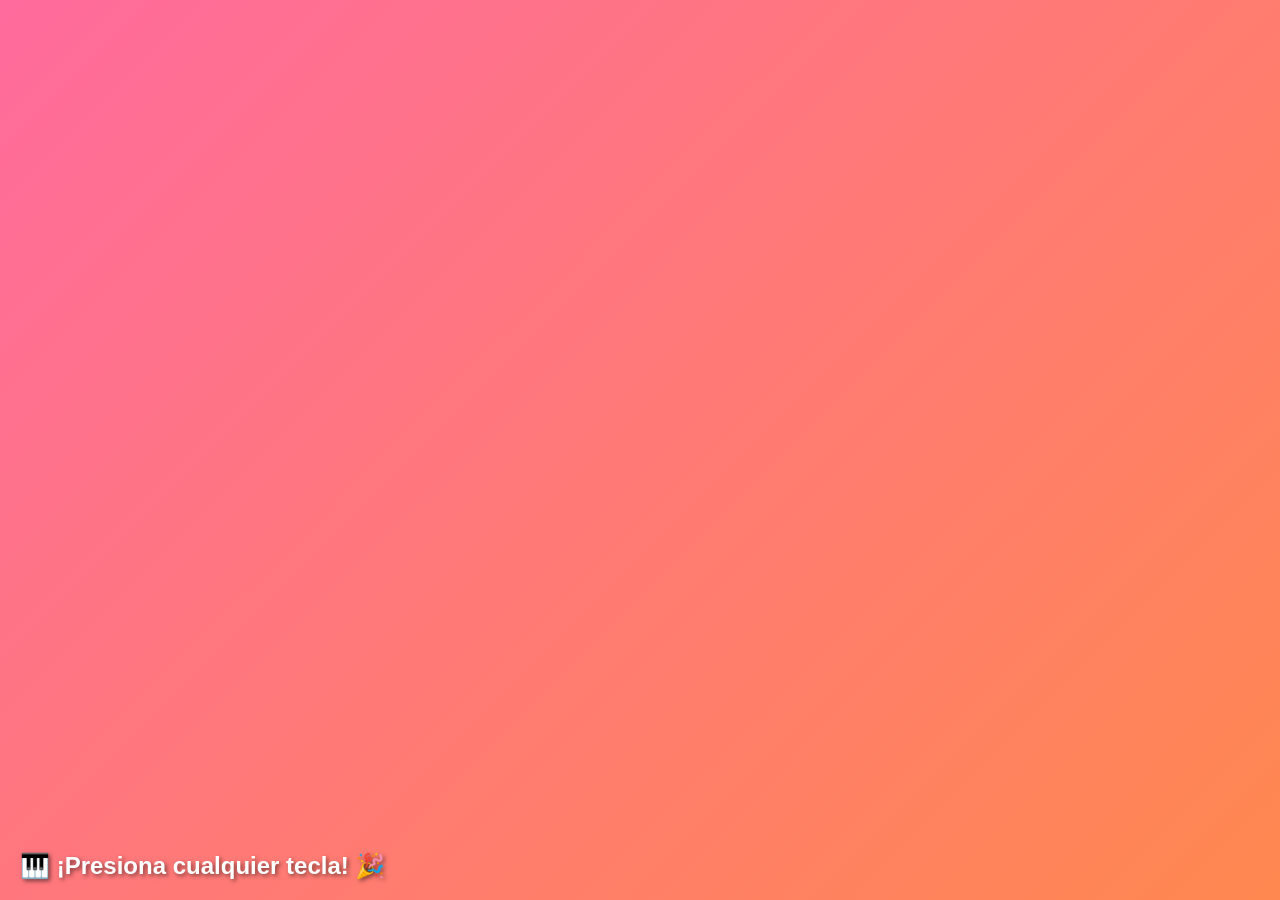
==== index.html @ 41f92f74 "INICIAL" ====
<!DOCTYPE html>
<html lang="es">
<head>
    <meta charset="UTF-8">
    <meta name="viewport" content="width=device-width, initial-scale=1.0">
    <title>Teclado Divertido para Bebés 👶✨</title>
    <style>
        * {
            margin: 0;
            padding: 0;
            box-sizing: border-box;
        }

        body {
            width: 100%;
            height: 100vh;
            overflow: hidden;
            background: linear-gradient(135deg, #ff6b9d 0%, #ffa502 50%, #26e0da 100%);
            background-size: 400% 400%;
            animation: gradientShift 8s ease infinite;
            font-family: 'Arial', sans-serif;
            display: flex;
            justify-content: center;
            align-items: center;
        }

        @keyframes gradientShift {
            0% { background-position: 0% 50%; }
            50% { background-position: 100% 50%; }
            100% { background-position: 0% 50%; }
        }

        .container {
            position: absolute;
            width: 100%;
            height: 100%;
            display: flex;
            justify-content: center;
            align-items: center;
            pointer-events: none;
        }

        .emoji {
            position: fixed;
            font-size: 80px;
            display: flex;
            justify-content: center;
            align-items: center;
            pointer-events: none;
            animation: float-down 3s ease-in forwards;
            filter: drop-shadow(0 5px 15px rgba(0, 0, 0, 0.3));
        }

        @keyframes float-down {
            0% {
                opacity: 1;
                transform: translateY(-100px) scale(1) rotate(0deg);
            }
            50% {
                opacity: 1;
                transform: translateY(50vh) scale(1.1) rotate(15deg);
            }
            100% {
                opacity: 0;
                transform: translateY(100vh) scale(0.8) rotate(45deg);
            }
        }

        .bounce {
            animation: bounce-up 2s cubic-bezier(0.68, -0.55, 0.265, 1.55) forwards;
        }

        @keyframes bounce-up {
            0% {
                opacity: 1;
                transform: translateY(0) scale(1);
            }
            50% {
                transform: scale(1.2);
            }
            100% {
                opacity: 0;
                transform: translateY(-200px) scale(0.5);
            }
        }

        .spin {
            animation: spin-around 2s ease-out forwards;
        }

        @keyframes spin-around {
            0% {
                opacity: 1;
                transform: scale(1) rotateZ(0deg);
            }
            100% {
                opacity: 0;
                transform: scale(0) rotateZ(720deg);
            }
        }

        .info-text {
            position: fixed;
            bottom: 20px;
            left: 20px;
            color: white;
            font-size: 24px;
            text-shadow: 2px 2px 4px rgba(0, 0, 0, 0.5);
            font-weight: bold;
            z-index: 100;
        }

        .pulse-ring {
            position: fixed;
            border: 3px solid rgba(255, 255, 255, 0.8);
            border-radius: 50%;
            animation: pulse 1.5s ease-out forwards;
            pointer-events: none;
        }

        @keyframes pulse {
            0% {
                width: 50px;
                height: 50px;
                opacity: 1;
            }
            100% {
                width: 200px;
                height: 200px;
                opacity: 0;
            }
        }

        /* Estilos para sonido visual */
        .sound-wave {
            position: fixed;
            width: 30px;
            height: 30px;
            border: 2px solid white;
            border-radius: 50%;
            animation: sound-pulse 0.8s ease-out forwards;
            pointer-events: none;
        }

        @keyframes sound-pulse {
            0% {
                transform: scale(1);
                opacity: 1;
            }
            100% {
                transform: scale(2.5);
                opacity: 0;
            }
        }
    </style>
</head>
<body>
    <div class="container" id="container"></div>
    <div class="info-text">🎹 ¡Presiona cualquier tecla! 🎉</div>

    <script>
        // Array de frutas y emojis divertidos para bebés
        const emojis = [
            '🍎', '🍊', '🍋', '🍌', '🍉', '🍓', '🍑', '🍒', '🍍', '🍈', '🍐', '🥝',
            '😊', '😄', '😍', '🤩', '😆', '😂', '🎉', '⭐', '🌟', '💫', '✨', '🎈',
            '🦋', '🐝', '🐞', '🌸', '🌼', '🌻', '🌺', '🌻', '🎪', '🎨', '🎭', '🎯',
            '❤️', '💛', '💚', '💙', '💜', '🧡', '🤍', '🖤', '💕', '💗', '💓', '💞',
            '🚀', '🛸', '🌙', '☀️', '🌈', '⛅', '🌤️', '⛈️'
        ];

        // Array de animaciones disponibles
        const animations = ['float-down', 'bounce-up', 'spin-around'];

        // Función para reproducir un sonido simple (usando Web Audio API)
        function playSound() {
            try {
                const audioContext = new (window.AudioContext || window.webkitAudioContext)();
                const oscillator = audioContext.createOscillator();
                const gainNode = audioContext.createGain();

                oscillator.connect(gainNode);
                gainNode.connect(audioContext.destination);

                // Frecuencia aleatoria para un sonido diferentes
                const frequency = 200 + Math.random() * 600;
                oscillator.frequency.value = frequency;
                oscillator.type = 'sine';

                gainNode.gain.setValueAtTime(0.3, audioContext.currentTime);
                gainNode.gain.exponentialRampToValueAtTime(0.01, audioContext.currentTime + 0.2);

                oscillator.start(audioContext.currentTime);
                oscillator.stop(audioContext.currentTime + 0.2);
            } catch (e) {
                // Si no se puede reproducir sonido, simplemente continúa
            }
        }

        // Función para crear un pulso visual
        function createPulseRing(x, y) {
            const ring = document.createElement('div');
            ring.className = 'pulse-ring';
            ring.style.left = (x - 25) + 'px';
            ring.style.top = (y - 25) + 'px';
            document.body.appendChild(ring);
            
            setTimeout(() => ring.remove(), 1500);
        }

        // Función para crear emojis aleatorios
        function createEmoji(x, y) {
            const emoji = document.createElement('div');
            const randomEmoji = emojis[Math.floor(Math.random() * emojis.length)];
            const randomAnimation = animations[Math.floor(Math.random() * animations.length)];

            emoji.textContent = randomEmoji;
            emoji.className = 'emoji ' + randomAnimation;
            emoji.style.left = x + 'px';
            emoji.style.top = y + 'px';

            // Añadir variación de posición
            const offsetX = (Math.random() - 0.5) * 200;
            const offsetY = (Math.random() - 0.5) * 200;
            emoji.style.setProperty('--offsetX', offsetX + 'px');
            emoji.style.setProperty('--offsetY', offsetY + 'px');

            document.body.appendChild(emoji);

            // Eliminar elemento después de que termine la animación
            setTimeout(() => emoji.remove(), 3000);
        }

        // Evento para detectar presión de teclas
        document.addEventListener('keydown', (event) => {
            // Obtener posición aleatoria
            const x = Math.random() * (window.innerWidth - 100);
            const y = Math.random() * (window.innerHeight - 150);

            // Crear múltiples emojis para más diversión
            for (let i = 0; i < 3; i++) {
                setTimeout(() => {
                    createEmoji(x + (Math.random() - 0.5) * 150, y + (Math.random() - 0.5) * 150);
                }, i * 100);
            }

            // Crear pulso visual
            createPulseRing(x, y);

            // Reproducir sonido
            playSound();

            // Efecto visual adicional
            document.body.style.animation = 'none';
            setTimeout(() => {
                document.body.style.animation = 'gradientShift 8s ease infinite';
            }, 10);
        });

        // También detectar clics del ratón para bebés con pantalla táctil
        document.addEventListener('click', (event) => {
            const x = event.clientX;
            const y = event.clientY;

            for (let i = 0; i < 5; i++) {
                setTimeout(() => {
                    createEmoji(x + (Math.random() - 0.5) * 200, y + (Math.random() - 0.5) * 200);
                }, i * 80);
            }

            createPulseRing(x, y);
            playSound();
        });

        // Evento táctil para dispositivos móviles
        document.addEventListener('touchstart', (event) => {
            const touch = event.touches[0];
            const x = touch.clientX;
            const y = touch.clientY;

            for (let i = 0; i < 5; i++) {
                setTimeout(() => {
                    createEmoji(x + (Math.random() - 0.5) * 200, y + (Math.random() - 0.5) * 200);
                }, i * 80);
            }

            createPulseRing(x, y);
            playSound();
        });

        // Prevenir comportamiento por defecto en teclas especiales
        document.addEventListener('keydown', (event) => {
            // Teclas de navegación y espaciador
            if (['ArrowUp', 'ArrowDown', 'ArrowLeft', 'ArrowRight', ' '].includes(event.code)) {
                event.preventDefault();
            }
            // Tecla Windows/Meta (izquierda y derecha)
            if (['MetaLeft', 'MetaRight'].includes(event.code)) {
                event.preventDefault();
            }
            // Tecla Alt
            if (event.code === 'AltLeft' || event.code === 'AltRight') {
                event.preventDefault();
            }
            // Ctrl+Alt para evitar combinaciones del sistema
            if (event.ctrlKey && (event.code === 'AltLeft' || event.code === 'AltRight')) {
                event.preventDefault();
            }
            // Alt+Tab (no se puede prevenir completamente en todos los navegadores)
            if (event.altKey && event.code === 'Tab') {
                event.preventDefault();
            }
        });

        // Deshabilitar menú contextual (clic derecho)
        document.addEventListener('contextmenu', (event) => {
            event.preventDefault();
        });

        // Deshabilitar algunas combinaciones de teclas del navegador
        document.addEventListener('keydown', (event) => {
            // F5 (Recargar)
            if (event.code === 'F5') {
                event.preventDefault();
            }
            // F12 (Herramientas de desarrollo)
            if (event.code === 'F12') {
                event.preventDefault();
            }
            // Ctrl+R (Recargar)
            if (event.ctrlKey && event.code === 'KeyR') {
                event.preventDefault();
            }
            // Ctrl+W (Cerrar pestaña)
            if (event.ctrlKey && event.code === 'KeyW') {
                event.preventDefault();
            }
            // Ctrl+T (Nueva pestaña)
            if (event.ctrlKey && event.code === 'KeyT') {
                event.preventDefault();
            }
            // Ctrl+Shift+I (Herramientas de desarrollo)
            if (event.ctrlKey && event.shiftKey && event.code === 'KeyI') {
                event.preventDefault();
            }
            // Ctrl+Shift+J (Consola)
            if (event.ctrlKey && event.shiftKey && event.code === 'KeyJ') {
                event.preventDefault();
            }
            // Ctrl+Shift+K (Herramientas de desarrollo)
            if (event.ctrlKey && event.shiftKey && event.code === 'KeyK') {
                event.preventDefault();
            }
        });
    </script>
</body>
</html>
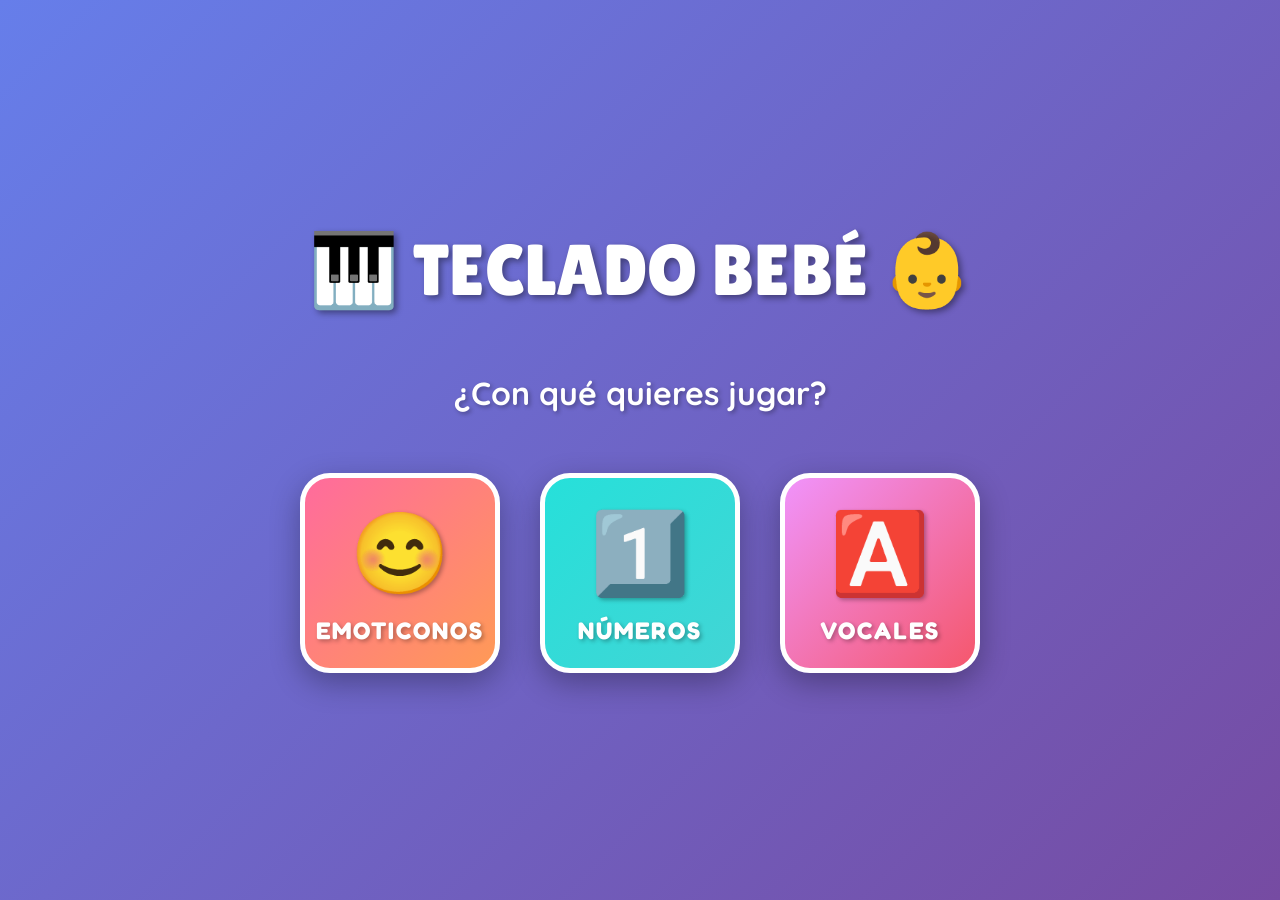
==== commit cbf6c226: "Remove Google Cloud TTS implementation - revert to Web Speech API only - Remove async reproducirConG" ====
--- a/index.html
+++ b/index.html
@@ -4,353 +4,36 @@
     <meta charset="UTF-8">
     <meta name="viewport" content="width=device-width, initial-scale=1.0">
     <title>Teclado Divertido para Bebés 👶✨</title>
-    <style>
-        * {
-            margin: 0;
-            padding: 0;
-            box-sizing: border-box;
-        }
-
-        body {
-            width: 100%;
-            height: 100vh;
-            overflow: hidden;
-            background: linear-gradient(135deg, #ff6b9d 0%, #ffa502 50%, #26e0da 100%);
-            background-size: 400% 400%;
-            animation: gradientShift 8s ease infinite;
-            font-family: 'Arial', sans-serif;
-            display: flex;
-            justify-content: center;
-            align-items: center;
-        }
-
-        @keyframes gradientShift {
-            0% { background-position: 0% 50%; }
-            50% { background-position: 100% 50%; }
-            100% { background-position: 0% 50%; }
-        }
-
-        .container {
-            position: absolute;
-            width: 100%;
-            height: 100%;
-            display: flex;
-            justify-content: center;
-            align-items: center;
-            pointer-events: none;
-        }
-
-        .emoji {
-            position: fixed;
-            font-size: 80px;
-            display: flex;
-            justify-content: center;
-            align-items: center;
-            pointer-events: none;
-            animation: float-down 3s ease-in forwards;
-            filter: drop-shadow(0 5px 15px rgba(0, 0, 0, 0.3));
-        }
-
-        @keyframes float-down {
-            0% {
-                opacity: 1;
-                transform: translateY(-100px) scale(1) rotate(0deg);
-            }
-            50% {
-                opacity: 1;
-                transform: translateY(50vh) scale(1.1) rotate(15deg);
-            }
-            100% {
-                opacity: 0;
-                transform: translateY(100vh) scale(0.8) rotate(45deg);
-            }
-        }
-
-        .bounce {
-            animation: bounce-up 2s cubic-bezier(0.68, -0.55, 0.265, 1.55) forwards;
-        }
-
-        @keyframes bounce-up {
-            0% {
-                opacity: 1;
-                transform: translateY(0) scale(1);
-            }
-            50% {
-                transform: scale(1.2);
-            }
-            100% {
-                opacity: 0;
-                transform: translateY(-200px) scale(0.5);
-            }
-        }
-
-        .spin {
-            animation: spin-around 2s ease-out forwards;
-        }
-
-        @keyframes spin-around {
-            0% {
-                opacity: 1;
-                transform: scale(1) rotateZ(0deg);
-            }
-            100% {
-                opacity: 0;
-                transform: scale(0) rotateZ(720deg);
-            }
-        }
-
-        .info-text {
-            position: fixed;
-            bottom: 20px;
-            left: 20px;
-            color: white;
-            font-size: 24px;
-            text-shadow: 2px 2px 4px rgba(0, 0, 0, 0.5);
-            font-weight: bold;
-            z-index: 100;
-        }
-
-        .pulse-ring {
-            position: fixed;
-            border: 3px solid rgba(255, 255, 255, 0.8);
-            border-radius: 50%;
-            animation: pulse 1.5s ease-out forwards;
-            pointer-events: none;
-        }
-
-        @keyframes pulse {
-            0% {
-                width: 50px;
-                height: 50px;
-                opacity: 1;
-            }
-            100% {
-                width: 200px;
-                height: 200px;
-                opacity: 0;
-            }
-        }
-
-        /* Estilos para sonido visual */
-        .sound-wave {
-            position: fixed;
-            width: 30px;
-            height: 30px;
-            border: 2px solid white;
-            border-radius: 50%;
-            animation: sound-pulse 0.8s ease-out forwards;
-            pointer-events: none;
-        }
-
-        @keyframes sound-pulse {
-            0% {
-                transform: scale(1);
-                opacity: 1;
-            }
-            100% {
-                transform: scale(2.5);
-                opacity: 0;
-            }
-        }
-    </style>
+    <link href="https://fonts.googleapis.com/css2?family=Lilita+One&family=Quicksand:wght@600;700;900&family=Fredoka+One&display=swap" rel="stylesheet">
+    <link rel="stylesheet" href="css/styles.css">
 </head>
 <body>
+    <!-- Menú Inicial -->
+    <div class="menu-inicial" id="menuInicial">
+        <div class="menu-titulo">🎹 TECLADO BEBÉ 👶</div>
+        <div class="menu-subtitle">¿Con qué quieres jugar?</div>
+        
+        <div class="menu-opciones">
+            <div class="opcion-boton" data-modo="emoticonos" onclick="seleccionarModo('emoticonos')">
+                <div>😊</div>
+                <div class="opcion-label">Emoticonos</div>
+            </div>
+            <div class="opcion-boton" data-modo="numeros" onclick="seleccionarModo('numeros')">
+                <div>1️⃣</div>
+                <div class="opcion-label">Números</div>
+            </div>
+            <div class="opcion-boton" data-modo="vocales" onclick="seleccionarModo('vocales')">
+                <div>🅰️</div>
+                <div class="opcion-label">Vocales</div>
+            </div>
+        </div>
+    </div>
+
+    <button class="boton-menu" id="botonMenu" onclick="mostrarMenu()" style="display: none;">☰ Menú</button>
+
     <div class="container" id="container"></div>
-    <div class="info-text">🎹 ¡Presiona cualquier tecla! 🎉</div>
+    <div class="info-text" id="infoText">🎹 ¡Presiona cualquier tecla! 🎉</div>
 
-    <script>
-        // Array de frutas y emojis divertidos para bebés
-        const emojis = [
-            '🍎', '🍊', '🍋', '🍌', '🍉', '🍓', '🍑', '🍒', '🍍', '🍈', '🍐', '🥝',
-            '😊', '😄', '😍', '🤩', '😆', '😂', '🎉', '⭐', '🌟', '💫', '✨', '🎈',
-            '🦋', '🐝', '🐞', '🌸', '🌼', '🌻', '🌺', '🌻', '🎪', '🎨', '🎭', '🎯',
-            '❤️', '💛', '💚', '💙', '💜', '🧡', '🤍', '🖤', '💕', '💗', '💓', '💞',
-            '🚀', '🛸', '🌙', '☀️', '🌈', '⛅', '🌤️', '⛈️'
-        ];
-
-        // Array de animaciones disponibles
-        const animations = ['float-down', 'bounce-up', 'spin-around'];
-
-        // Función para reproducir un sonido simple (usando Web Audio API)
-        function playSound() {
-            try {
-                const audioContext = new (window.AudioContext || window.webkitAudioContext)();
-                const oscillator = audioContext.createOscillator();
-                const gainNode = audioContext.createGain();
-
-                oscillator.connect(gainNode);
-                gainNode.connect(audioContext.destination);
-
-                // Frecuencia aleatoria para un sonido diferentes
-                const frequency = 200 + Math.random() * 600;
-                oscillator.frequency.value = frequency;
-                oscillator.type = 'sine';
-
-                gainNode.gain.setValueAtTime(0.3, audioContext.currentTime);
-                gainNode.gain.exponentialRampToValueAtTime(0.01, audioContext.currentTime + 0.2);
-
-                oscillator.start(audioContext.currentTime);
-                oscillator.stop(audioContext.currentTime + 0.2);
-            } catch (e) {
-                // Si no se puede reproducir sonido, simplemente continúa
-            }
-        }
-
-        // Función para crear un pulso visual
-        function createPulseRing(x, y) {
-            const ring = document.createElement('div');
-            ring.className = 'pulse-ring';
-            ring.style.left = (x - 25) + 'px';
-            ring.style.top = (y - 25) + 'px';
-            document.body.appendChild(ring);
-            
-            setTimeout(() => ring.remove(), 1500);
-        }
-
-        // Función para crear emojis aleatorios
-        function createEmoji(x, y) {
-            const emoji = document.createElement('div');
-            const randomEmoji = emojis[Math.floor(Math.random() * emojis.length)];
-            const randomAnimation = animations[Math.floor(Math.random() * animations.length)];
-
-            emoji.textContent = randomEmoji;
-            emoji.className = 'emoji ' + randomAnimation;
-            emoji.style.left = x + 'px';
-            emoji.style.top = y + 'px';
-
-            // Añadir variación de posición
-            const offsetX = (Math.random() - 0.5) * 200;
-            const offsetY = (Math.random() - 0.5) * 200;
-            emoji.style.setProperty('--offsetX', offsetX + 'px');
-            emoji.style.setProperty('--offsetY', offsetY + 'px');
-
-            document.body.appendChild(emoji);
-
-            // Eliminar elemento después de que termine la animación
-            setTimeout(() => emoji.remove(), 3000);
-        }
-
-        // Evento para detectar presión de teclas
-        document.addEventListener('keydown', (event) => {
-            // Obtener posición aleatoria
-            const x = Math.random() * (window.innerWidth - 100);
-            const y = Math.random() * (window.innerHeight - 150);
-
-            // Crear múltiples emojis para más diversión
-            for (let i = 0; i < 3; i++) {
-                setTimeout(() => {
-                    createEmoji(x + (Math.random() - 0.5) * 150, y + (Math.random() - 0.5) * 150);
-                }, i * 100);
-            }
-
-            // Crear pulso visual
-            createPulseRing(x, y);
-
-            // Reproducir sonido
-            playSound();
-
-            // Efecto visual adicional
-            document.body.style.animation = 'none';
-            setTimeout(() => {
-                document.body.style.animation = 'gradientShift 8s ease infinite';
-            }, 10);
-        });
-
-        // También detectar clics del ratón para bebés con pantalla táctil
-        document.addEventListener('click', (event) => {
-            const x = event.clientX;
-            const y = event.clientY;
-
-            for (let i = 0; i < 5; i++) {
-                setTimeout(() => {
-                    createEmoji(x + (Math.random() - 0.5) * 200, y + (Math.random() - 0.5) * 200);
-                }, i * 80);
-            }
-
-            createPulseRing(x, y);
-            playSound();
-        });
-
-        // Evento táctil para dispositivos móviles
-        document.addEventListener('touchstart', (event) => {
-            const touch = event.touches[0];
-            const x = touch.clientX;
-            const y = touch.clientY;
-
-            for (let i = 0; i < 5; i++) {
-                setTimeout(() => {
-                    createEmoji(x + (Math.random() - 0.5) * 200, y + (Math.random() - 0.5) * 200);
-                }, i * 80);
-            }
-
-            createPulseRing(x, y);
-            playSound();
-        });
-
-        // Prevenir comportamiento por defecto en teclas especiales
-        document.addEventListener('keydown', (event) => {
-            // Teclas de navegación y espaciador
-            if (['ArrowUp', 'ArrowDown', 'ArrowLeft', 'ArrowRight', ' '].includes(event.code)) {
-                event.preventDefault();
-            }
-            // Tecla Windows/Meta (izquierda y derecha)
-            if (['MetaLeft', 'MetaRight'].includes(event.code)) {
-                event.preventDefault();
-            }
-            // Tecla Alt
-            if (event.code === 'AltLeft' || event.code === 'AltRight') {
-                event.preventDefault();
-            }
-            // Ctrl+Alt para evitar combinaciones del sistema
-            if (event.ctrlKey && (event.code === 'AltLeft' || event.code === 'AltRight')) {
-                event.preventDefault();
-            }
-            // Alt+Tab (no se puede prevenir completamente en todos los navegadores)
-            if (event.altKey && event.code === 'Tab') {
-                event.preventDefault();
-            }
-        });
-
-        // Deshabilitar menú contextual (clic derecho)
-        document.addEventListener('contextmenu', (event) => {
-            event.preventDefault();
-        });
-
-        // Deshabilitar algunas combinaciones de teclas del navegador
-        document.addEventListener('keydown', (event) => {
-            // F5 (Recargar)
-            if (event.code === 'F5') {
-                event.preventDefault();
-            }
-            // F12 (Herramientas de desarrollo)
-            if (event.code === 'F12') {
-                event.preventDefault();
-            }
-            // Ctrl+R (Recargar)
-            if (event.ctrlKey && event.code === 'KeyR') {
-                event.preventDefault();
-            }
-            // Ctrl+W (Cerrar pestaña)
-            if (event.ctrlKey && event.code === 'KeyW') {
-                event.preventDefault();
-            }
-            // Ctrl+T (Nueva pestaña)
-            if (event.ctrlKey && event.code === 'KeyT') {
-                event.preventDefault();
-            }
-            // Ctrl+Shift+I (Herramientas de desarrollo)
-            if (event.ctrlKey && event.shiftKey && event.code === 'KeyI') {
-                event.preventDefault();
-            }
-            // Ctrl+Shift+J (Consola)
-            if (event.ctrlKey && event.shiftKey && event.code === 'KeyJ') {
-                event.preventDefault();
-            }
-            // Ctrl+Shift+K (Herramientas de desarrollo)
-            if (event.ctrlKey && event.shiftKey && event.code === 'KeyK') {
-                event.preventDefault();
-            }
-        });
-    </script>
+    <script src="js/script.js"></script>
 </body>
 </html>
--- a/css/styles.css
+++ b/css/styles.css
@@ -0,0 +1,301 @@
+* {
+    margin: 0;
+    padding: 0;
+    box-sizing: border-box;
+}
+
+body {
+    width: 100%;
+    height: 100vh;
+    overflow: hidden;
+    background: linear-gradient(135deg, #ff6b9d 0%, #ffa502 50%, #26e0da 100%);
+    background-size: 400% 400%;
+    animation: gradientShift 8s ease infinite;
+    font-family: 'Quicksand', sans-serif;
+    display: flex;
+    justify-content: center;
+    align-items: center;
+}
+
+@keyframes gradientShift {
+    0% { background-position: 0% 50%; }
+    50% { background-position: 100% 50%; }
+    100% { background-position: 0% 50%; }
+}
+
+/* Menú Inicial */
+.menu-inicial {
+    position: fixed;
+    width: 100%;
+    height: 100%;
+    background: linear-gradient(135deg, #667eea 0%, #764ba2 100%);
+    display: flex;
+    justify-content: center;
+    align-items: center;
+    flex-direction: column;
+    z-index: 1000;
+    gap: 40px;
+}
+
+.menu-inicial.oculto {
+    display: none;
+}
+
+.menu-titulo {
+    font-family: 'Lilita One', cursive;
+    font-size: 72px;
+    color: white;
+    text-shadow: 3px 3px 6px rgba(0, 0, 0, 0.4);
+    text-align: center;
+    animation: bounce-titulo 2s ease-in-out infinite;
+    margin-bottom: 20px;
+}
+
+@keyframes bounce-titulo {
+    0%, 100% { transform: translateY(0); }
+    50% { transform: translateY(-30px); }
+}
+
+.menu-subtitle {
+    font-family: 'Quicksand', sans-serif;
+    font-size: 32px;
+    font-weight: 700;
+    color: #ffffff;
+    text-shadow: 2px 2px 4px rgba(0, 0, 0, 0.3);
+    margin-bottom: 20px;
+}
+
+.menu-opciones {
+    display: flex;
+    gap: 40px;
+    justify-content: center;
+    flex-wrap: wrap;
+}
+
+.opcion-boton {
+    width: 200px;
+    height: 200px;
+    border-radius: 30px;
+    border: 5px solid white;
+    background: linear-gradient(135deg, #ff6b9d 0%, #ff9a56 100%);
+    display: flex;
+    justify-content: center;
+    align-items: center;
+    flex-direction: column;
+    cursor: pointer;
+    font-size: 80px;
+    font-weight: bold;
+    color: white;
+    text-shadow: 2px 2px 4px rgba(0, 0, 0, 0.3);
+    transition: all 0.3s ease;
+    box-shadow: 0 10px 30px rgba(0, 0, 0, 0.3);
+    animation: float 3s ease-in-out infinite;
+}
+
+.opcion-boton:nth-child(2) {
+    animation-delay: 0.2s;
+    background: linear-gradient(135deg, #26e0da 0%, #42d5d5 100%);
+}
+
+.opcion-boton:nth-child(3) {
+    animation-delay: 0.4s;
+    background: linear-gradient(135deg, #f093fb 0%, #f5576c 100%);
+}
+
+@keyframes float {
+    0%, 100% { transform: translateY(0px); }
+    50% { transform: translateY(-20px); }
+}
+
+.opcion-boton:hover {
+    transform: scale(1.1);
+    box-shadow: 0 15px 40px rgba(0, 0, 0, 0.4);
+}
+
+.opcion-boton:active {
+    transform: scale(0.95);
+}
+
+.opcion-label {
+    font-family: 'Fredoka One', cursive;
+    font-size: 24px;
+    margin-top: 15px;
+    font-weight: bold;
+    text-transform: uppercase;
+    letter-spacing: 2px;
+}
+
+.container {
+    position: absolute;
+    width: 100%;
+    height: 100%;
+    display: flex;
+    justify-content: center;
+    align-items: center;
+    pointer-events: none;
+}
+
+.emoji {
+    position: fixed;
+    font-size: 80px;
+    display: flex;
+    justify-content: center;
+    align-items: center;
+    pointer-events: none;
+    animation: float-down 3s ease-in forwards;
+    filter: drop-shadow(0 5px 15px rgba(0, 0, 0, 0.3));
+}
+
+/* Número grande para modo números */
+.numero-grande {
+    position: fixed;
+    width: 100%;
+    height: 100%;
+    display: flex;
+    justify-content: center;
+    align-items: center;
+    font-size: 300px;
+    font-weight: bold;
+    pointer-events: none;
+    animation: numero-appear 2s ease-in-out forwards;
+    filter: drop-shadow(0 10px 30px rgba(0, 0, 0, 0.4));
+    text-shadow: 5px 5px 20px rgba(0, 0, 0, 0.3);
+}
+
+@keyframes numero-appear {
+    0% {
+        opacity: 0;
+        transform: scale(0.5) rotate(-45deg);
+    }
+    50% {
+        opacity: 1;
+        transform: scale(1.1) rotate(0deg);
+    }
+    100% {
+        opacity: 0;
+        transform: scale(0.8) rotate(45deg);
+    }
+}
+
+@keyframes float-down {
+    0% {
+        opacity: 1;
+        transform: translateY(-100px) scale(1) rotate(0deg);
+    }
+    50% {
+        opacity: 1;
+        transform: translateY(50vh) scale(1.1) rotate(15deg);
+    }
+    100% {
+        opacity: 0;
+        transform: translateY(100vh) scale(0.8) rotate(45deg);
+    }
+}
+
+.bounce {
+    animation: bounce-up 2s cubic-bezier(0.68, -0.55, 0.265, 1.55) forwards;
+}
+
+@keyframes bounce-up {
+    0% {
+        opacity: 1;
+        transform: translateY(0) scale(1);
+    }
+    50% {
+        transform: scale(1.2);
+    }
+    100% {
+        opacity: 0;
+        transform: translateY(-200px) scale(0.5);
+    }
+}
+
+.spin {
+    animation: spin-around 2s ease-out forwards;
+}
+
+@keyframes spin-around {
+    0% {
+        opacity: 1;
+        transform: scale(1) rotateZ(0deg);
+    }
+    100% {
+        opacity: 0;
+        transform: scale(0) rotateZ(720deg);
+    }
+}
+
+.info-text {
+    position: fixed;
+    bottom: 20px;
+    left: 20px;
+    color: white;
+    font-size: 24px;
+    text-shadow: 2px 2px 4px rgba(0, 0, 0, 0.5);
+    font-weight: bold;
+    z-index: 100;
+}
+
+.boton-menu {
+    position: fixed;
+    top: 20px;
+    right: 20px;
+    background: rgba(255, 255, 255, 0.9);
+    border: none;
+    padding: 12px 20px;
+    border-radius: 20px;
+    font-size: 18px;
+    cursor: pointer;
+    z-index: 101;
+    transition: all 0.3s ease;
+    box-shadow: 0 5px 15px rgba(0, 0, 0, 0.3);
+    font-weight: bold;
+}
+
+.boton-menu:hover {
+    transform: scale(1.1);
+    box-shadow: 0 8px 20px rgba(0, 0, 0, 0.4);
+}
+
+.pulse-ring {
+    position: fixed;
+    border: 3px solid rgba(255, 255, 255, 0.8);
+    border-radius: 50%;
+    animation: pulse 1.5s ease-out forwards;
+    pointer-events: none;
+}
+
+@keyframes pulse {
+    0% {
+        width: 50px;
+        height: 50px;
+        opacity: 1;
+    }
+    100% {
+        width: 200px;
+        height: 200px;
+        opacity: 0;
+    }
+}
+
+/* Estilos para sonido visual */
+.sound-wave {
+    position: fixed;
+    width: 30px;
+    height: 30px;
+    border: 2px solid white;
+    border-radius: 50%;
+    animation: sound-pulse 0.8s ease-out forwards;
+    pointer-events: none;
+}
+
+@keyframes sound-pulse {
+    0% {
+        transform: scale(1);
+        opacity: 1;
+    }
+    100% {
+        transform: scale(2.5);
+        opacity: 0;
+    }
+}
